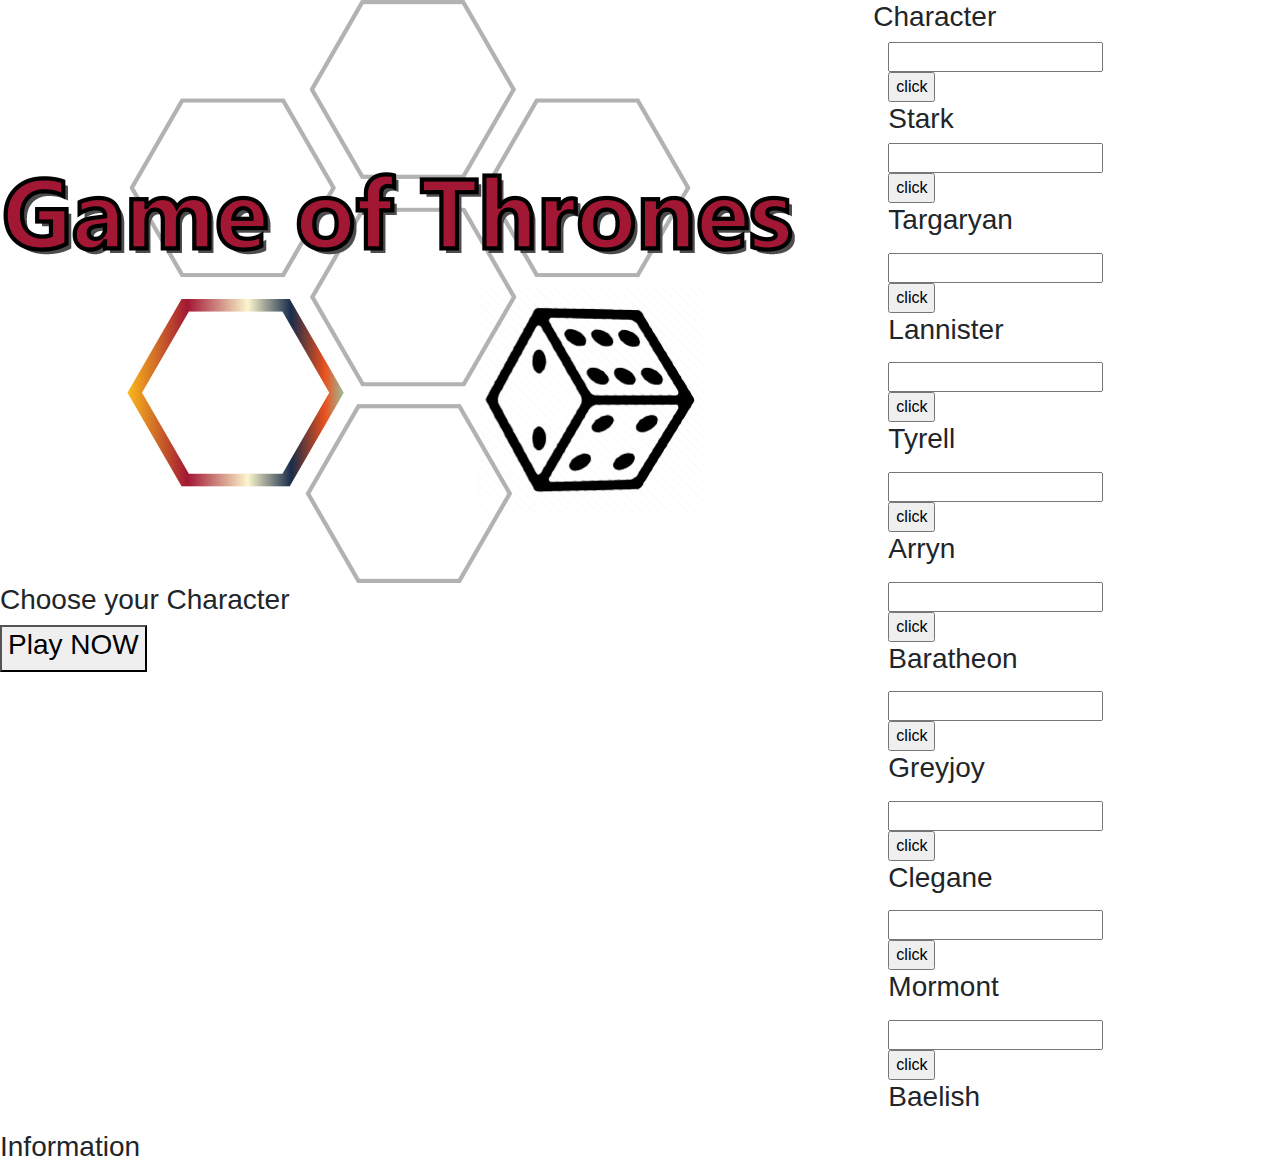
==== index.html @ 74827047 "Commit" ====
<html lang="en">
<head>
    <meta charset="UTF-8">
    <meta name="viewport" content="width=device-width, initial-scale=1.0">
    <meta http-equiv="X-UA-Compatible" content="ie=edge">
    <link rel="stylesheet" href="style/styles.css">
    <link rel="stylesheet" href="https://stackpath.bootstrapcdn.com/bootstrap/4.3.1/css/bootstrap.min.css" integrity="sha384-ggOyR0iXCbMQv3Xipma34MD+dH/1fQ784/j6cY/iJTQUOhcWr7x9JvoRxT2MZw1T" crossorigin="anonymous">
    <title>Ice and fire</title>
</head>
<body>
    <script src="script/script.js"></script>
    <nav>  
    <div class="row">
        <div class="col-sm-8">
           <img class="logo" src="images/logo.jpg" alt="board with different colours and Game of thrones written down">
            <h3>Choose your Character</h3>
            <button><h3>Play NOW</h3></button> 
        </div>
        <div class="col-sm-4">
            <h3>Character</h3>
            <div class="col-sm-2">
                <input type="text" name="Stark" id="nextPage">
                <input type="submit" value="click">
                    <h3>Stark</h3>
            </div>
            <div class="col-sm-2">
                <form action="board.html">
                    <input type="text" name="Targaryan" id="nextPage">
                    <input type="submit" value="click"> 
                        <h3>Targaryan</h3>
                </form>
            </div>
            <div class="col-sm-2">
                <form action="board.html">
                    <input type="text" name="Lannister" id="nextPage">
                    <input type="submit" value="click">
                        <h3>Lannister</h3>
                </form>
            </div>
            <div class="col-sm-2">
                <form action="board.html">
                    <input type="text" name="Tyrell" id="nextPage">
                    <input type="submit" value="click">
                        <h3>Tyrell</h3>
                </form>
            </div>
            <div class="col-sm-2">
                <form action="board.html">
                    <input type="text" name="Arryn" id="nextPage">
                    <input type="submit" value="click" onclick="passValue() ;">
                        <h3>Arryn</h3>
                </form>
            </div>            
            <div class="col-sm-2">
                <form action="board.html">
                    <input type="text" name="Baratheon" id="nextPage">
                    <input type="submit" value="click" onclick="passValue() ;">
                        <h3>Baratheon</h3>
                </form>

            </div>
            <div class="col-sm-2">
                <form action="board.html">
                    <input type="text" name="Greyjoy" id="nextPage">
                    <input type="submit" value="click">
                        <h3>Greyjoy</h3>
                </form>
            </div>
            <div class="col-sm-2">
                <form action="board.html">
                    <input type="text" name="Clegane" id="nextPage">
                    <input type="submit" value="click">
                        <h3>Clegane</h3>
                </form>
            </div>
            <div class="col-sm-2">
                <form action="board.html">
                    <input type="text" name="Mormont" id="nextPage">
                    <input type="submit" value="click">
                        <h3>Mormont</h3>
                </form>
            </div>
            <div class="col-sm-2">
                <form action="board.html">
                    <input type="text" name="Baelish" id="nextPage">
                    <input type="submit" value="click">
                        <h3>Baelish</h3>
                </form>
            </div>       
        </div>

    </div>
    <div class="row">
        <div class="col-sm">
            <h3>Information</h3>
        </div>
    </div>


    </nav>
</body>
</html>
---- style/styles.css ----
body {
    text-align: center;
    font-family:bold Verdana, sans-serif;
    background-color: black;/*#FBF6CC;*/
    margin: 4%;
}
h1 {
    color: burlywood;
}

.row {
    border-left: solid burlywood strips;
}
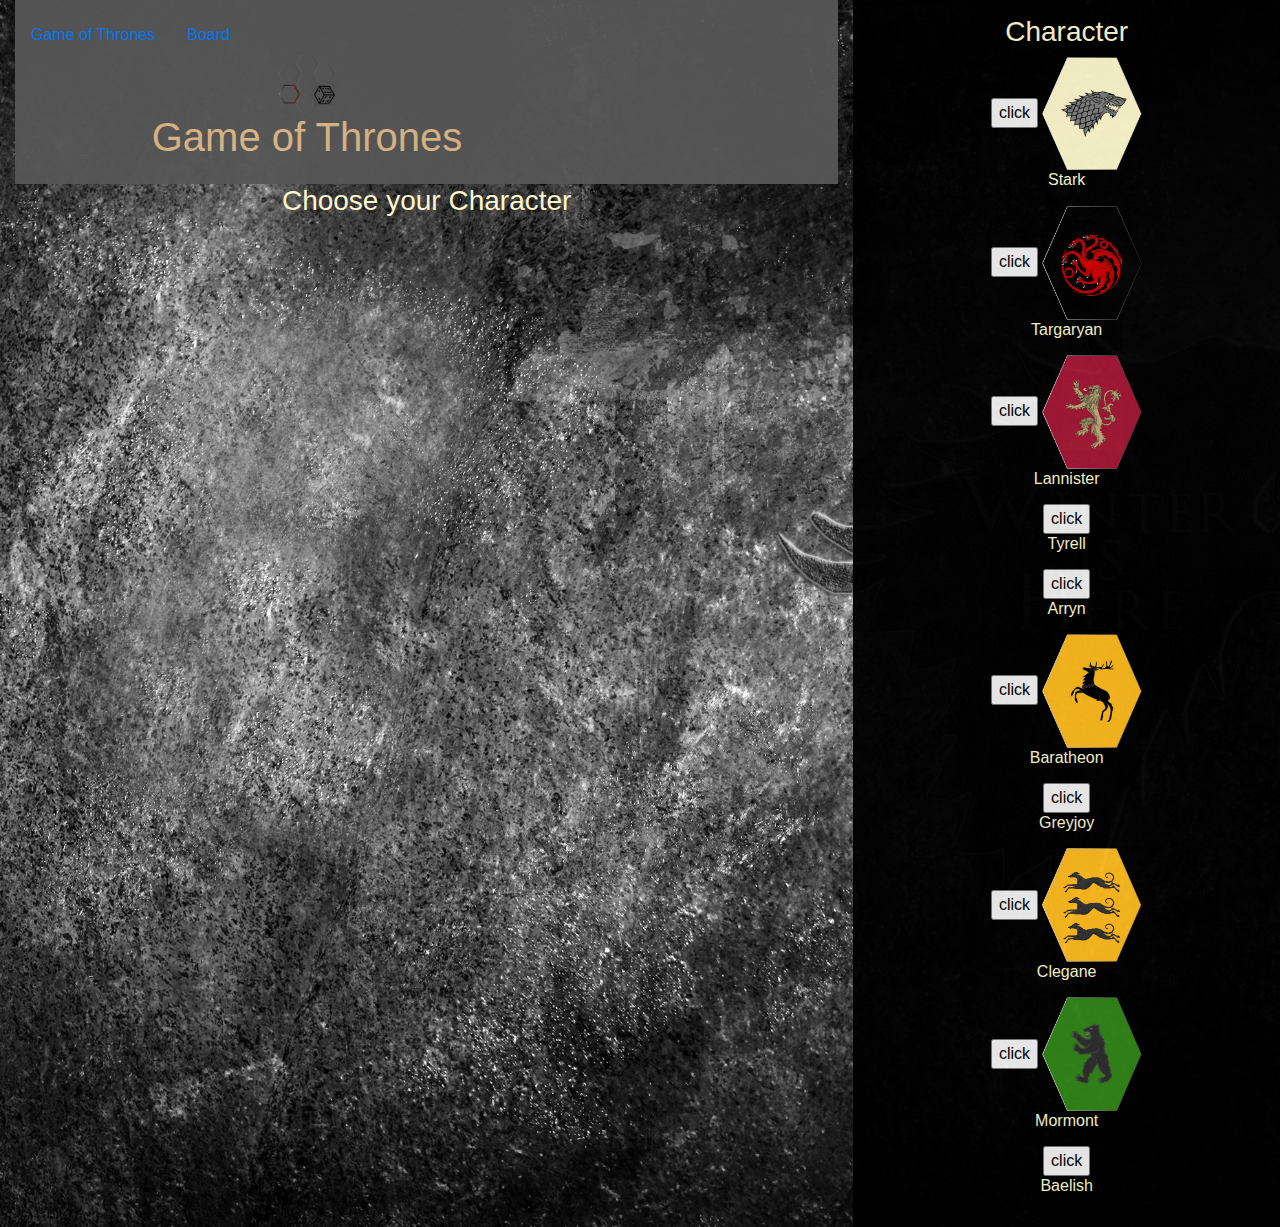
==== commit eeb3b0a2: "push" ====
--- a/index.html
+++ b/index.html
@@ -3,100 +3,71 @@
     <meta charset="UTF-8">
     <meta name="viewport" content="width=device-width, initial-scale=1.0">
     <meta http-equiv="X-UA-Compatible" content="ie=edge">
+    <link rel="stylesheet" href="https://stackpath.bootstrapcdn.com/bootstrap/4.3.1/css/bootstrap.min.css" integrity="sha384-ggOyR0iXCbMQv3Xipma34MD+dH/1fQ784/j6cY/iJTQUOhcWr7x9JvoRxT2MZw1T" crossorigin="anonymous">
     <link rel="stylesheet" href="style/styles.css">
-    <link rel="stylesheet" href="https://stackpath.bootstrapcdn.com/bootstrap/4.3.1/css/bootstrap.min.css" integrity="sha384-ggOyR0iXCbMQv3Xipma34MD+dH/1fQ784/j6cY/iJTQUOhcWr7x9JvoRxT2MZw1T" crossorigin="anonymous">
-    <title>Ice and fire</title>
+    <title>Game of Thrones</title>
 </head>
 <body>
     <script src="script/script.js"></script>
-    <nav>  
-    <div class="row">
-        <div class="col-sm-8">
-           <img class="logo" src="images/logo.jpg" alt="board with different colours and Game of thrones written down">
-            <h3>Choose your Character</h3>
-            <button><h3>Play NOW</h3></button> 
-        </div>
-        <div class="col-sm-4">
-            <h3>Character</h3>
-            <div class="col-sm-2">
-                <input type="text" name="Stark" id="nextPage">
-                <input type="submit" value="click">
-                    <h3>Stark</h3>
+    <div class="container-fluid"> 
+        <div class="row">
+            <div class="col-sm-8">
+            <nav class="nav">
+                <a class="nav-link active" href="index.html">Game of Thrones</a>
+                <a class="nav-link" href="board.html">Board</a>
+                <a href="index.html"><img class="logo" src="images/logo3.jpg" alt="board with graded in different colours and written 'Game of Thrones'"><H1>Game of Thrones</H1></a></nav>
+                <h3>Choose your Character</h3>
             </div>
-            <div class="col-sm-2">
-                <form action="board.html">
-                    <input type="text" name="Targaryan" id="nextPage">
-                    <input type="submit" value="click"> 
-                        <h3>Targaryan</h3>
-                </form>
+            <div class="col-sm-4 character">
+                <h3>Character</h3>
+                    <form action="board.html">
+                        <input name="Stark" id="nextPage" type="submit" value="click" onclick="passValue() ;">
+                        <img src="images/starkFlag.jpg" alt="">
+                            <h6>Stark</h6>
+                    </form>
+                    <form action="board.html">
+                        <input name="Targaryan" id="nextPage" type="submit" value="click" onclick="passValue() ;"> 
+                        <img src="images/targaryanFlag.jpg" alt="">
+                            <h6>Targaryan</h6>
+                    </form>
+                    <form action="board.html">
+                        <input name="Lannister" id="nextPage" type="submit" value="click" onclick="passValue() ;">
+                        <img src="images/lannisterFlag.jpg" alt="">
+                            <h6>Lannister</h6>
+                    </form>
+                    <form action="board.html">
+                        <input name="Tyrell" id="nextPage" type="submit" value="click" onclick="passValue() ;">
+                            <h6>Tyrell</h6>
+                    </form>
+                    <form action="board.html">
+                        <input name="Arryn" id="nextPage" type="submit" value="click" onclick="passValue() ;">
+                            <h6>Arryn</h6>
+                    </form>
+                    <form action="board.html">
+                        <input name="Baratheon" id="nextPage" type="submit" value="click" onclick="passValue() ;">
+                        <img src="images/baratheonFlag.jpg" alt="">
+                            <h6>Baratheon</h6>
+                    </form>
+                    <form action="board.html">
+                        <input name="Greyjoy" id="nextPage" type="submit" value="click" onclick="passValue() ;">
+                            <h6>Greyjoy</h6>
+                    </form>
+                    <form action="board.html">
+                        <input name="Clegane" id="nextPage" type="submit" value="click" onclick="passValue() ;">
+                        <img src="images/cleganeFlag.jpg" alt="">
+                            <h6>Clegane</h6>
+                    </form>
+                    <form action="board.html">
+                        <input name="Mormont" id="nextPage" type="submit" value="click" onclick="passValue() ;">
+                        <img src="images/mormontFlag.jpg" alt="">
+                            <h6>Mormont</h6>
+                    </form>
+                    <form action="board.html">
+                        <input name="Baelish" id="nextPage" type="submit" value="click" onclick="passValue() ;">
+                            <h6>Baelish</h6>
+                    </form>       
             </div>
-            <div class="col-sm-2">
-                <form action="board.html">
-                    <input type="text" name="Lannister" id="nextPage">
-                    <input type="submit" value="click">
-                        <h3>Lannister</h3>
-                </form>
-            </div>
-            <div class="col-sm-2">
-                <form action="board.html">
-                    <input type="text" name="Tyrell" id="nextPage">
-                    <input type="submit" value="click">
-                        <h3>Tyrell</h3>
-                </form>
-            </div>
-            <div class="col-sm-2">
-                <form action="board.html">
-                    <input type="text" name="Arryn" id="nextPage">
-                    <input type="submit" value="click" onclick="passValue() ;">
-                        <h3>Arryn</h3>
-                </form>
-            </div>            
-            <div class="col-sm-2">
-                <form action="board.html">
-                    <input type="text" name="Baratheon" id="nextPage">
-                    <input type="submit" value="click" onclick="passValue() ;">
-                        <h3>Baratheon</h3>
-                </form>
-
-            </div>
-            <div class="col-sm-2">
-                <form action="board.html">
-                    <input type="text" name="Greyjoy" id="nextPage">
-                    <input type="submit" value="click">
-                        <h3>Greyjoy</h3>
-                </form>
-            </div>
-            <div class="col-sm-2">
-                <form action="board.html">
-                    <input type="text" name="Clegane" id="nextPage">
-                    <input type="submit" value="click">
-                        <h3>Clegane</h3>
-                </form>
-            </div>
-            <div class="col-sm-2">
-                <form action="board.html">
-                    <input type="text" name="Mormont" id="nextPage">
-                    <input type="submit" value="click">
-                        <h3>Mormont</h3>
-                </form>
-            </div>
-            <div class="col-sm-2">
-                <form action="board.html">
-                    <input type="text" name="Baelish" id="nextPage">
-                    <input type="submit" value="click">
-                        <h3>Baelish</h3>
-                </form>
-            </div>       
-        </div>
-
-    </div>
-    <div class="row">
-        <div class="col-sm">
-            <h3>Information</h3>
         </div>
     </div>
-
-
-    </nav>
 </body>
 </html>--- a/style/styles.css
+++ b/style/styles.css
@@ -1,13 +1,38 @@
 body {
     text-align: center;
-    font-family:bold Verdana, sans-serif;
-    background-color: black;/*#FBF6CC;*/
-    margin: 4%;
+    font-family: bold Verdana, sans-serif;
+    /*background-color: #FBF6CC;*/
+    color: #FBF6CC;
+    background-image: url("../images/pexels-584587.jpg");
+    background-size: cover;
 }
 h1 {
     color: burlywood;
 }
 
+nav {
+    background-color: #575757;
+    opacity: 95%;
+    padding: 15px 100px;
+}
+
 .row {
     border-left: solid burlywood strips;
 }
+
+.logo {
+    max-width: 10%;
+}
+
+img {
+    max-width: 100px;
+}
+
+.character {
+    background-color: #000;
+    opacity: 95%;
+    padding: 15px 8%;;
+}
+
+
+    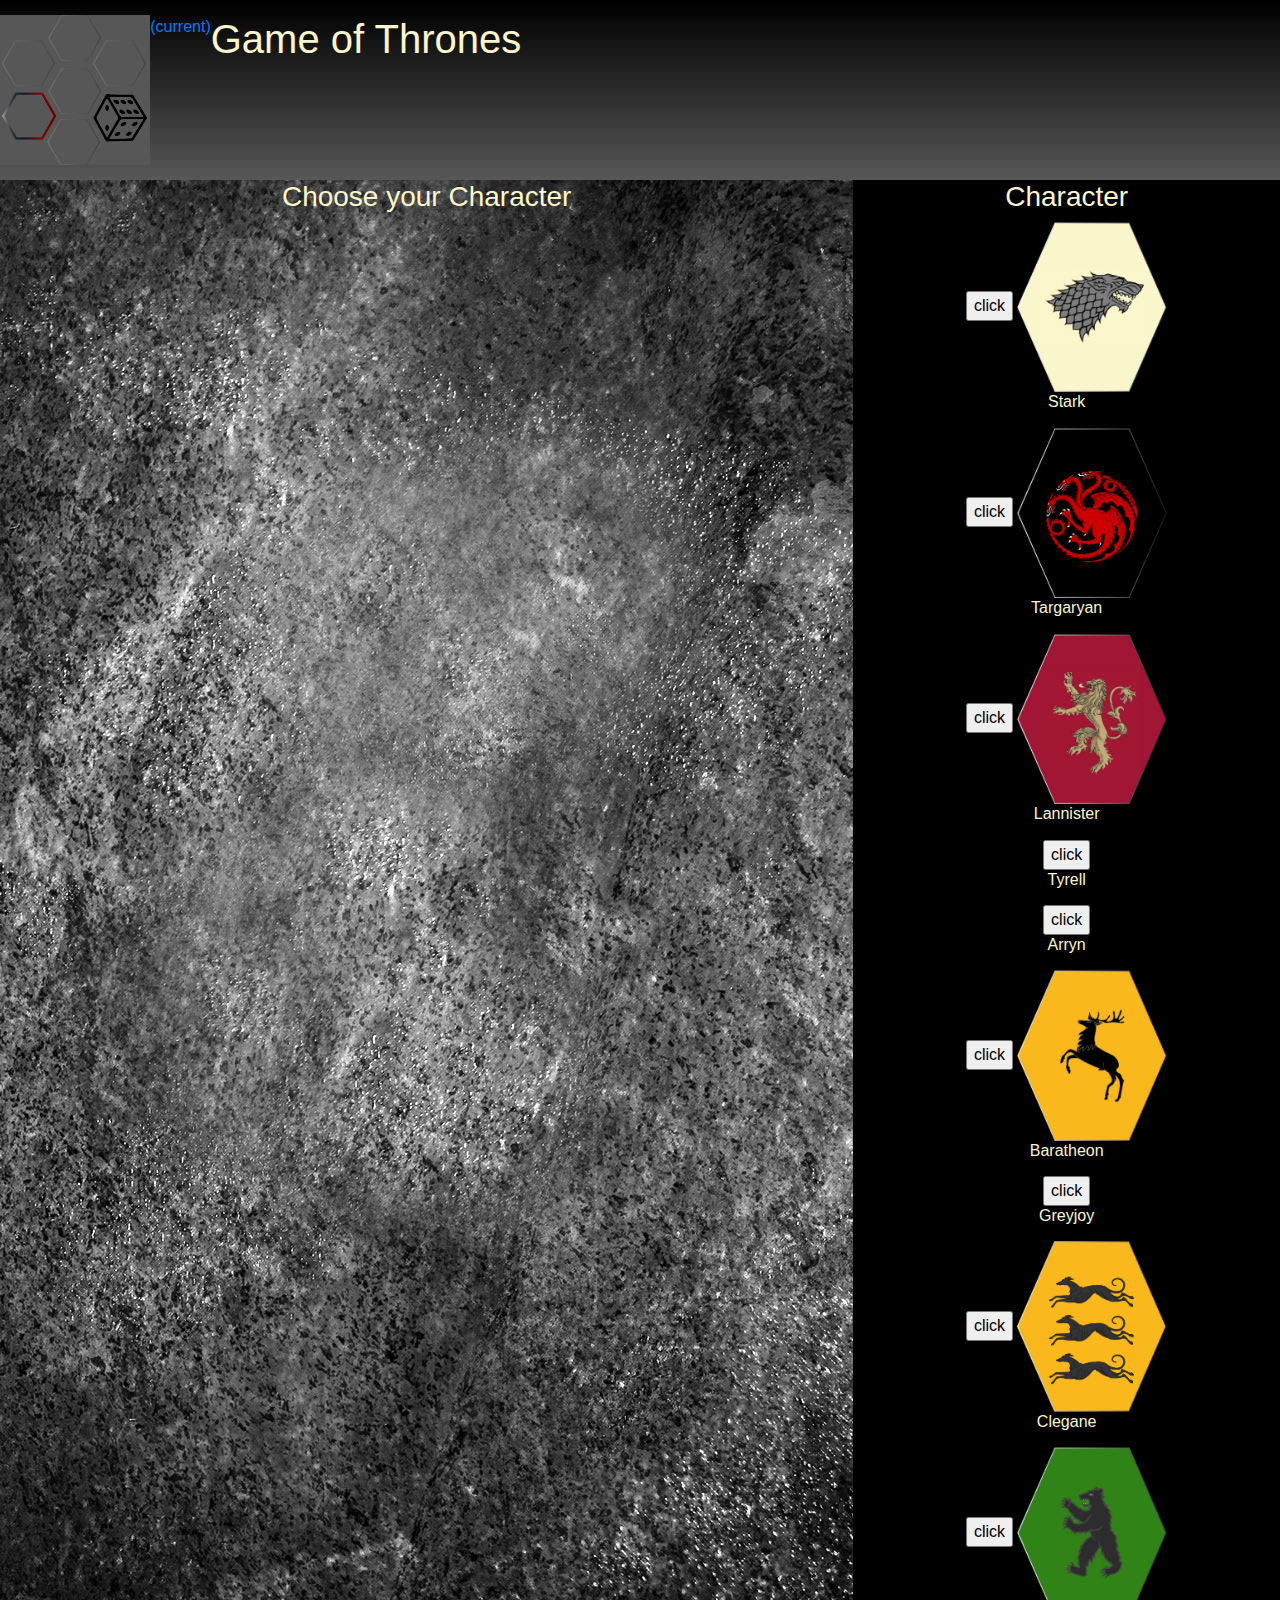
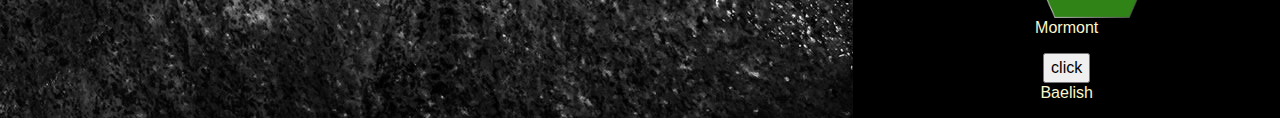
==== commit 9d6ef901: "JS" ====
--- a/index.html
+++ b/index.html
@@ -9,61 +9,82 @@
 </head>
 <body>
     <script src="script/script.js"></script>
-    <div class="container-fluid"> 
+    <nav class="nav">
+        <a href="index.html">(current)<img class="logo" src="images/logo3.jpg" alt="board with graded in different colours and written 'Game of Thrones'"></a>
+        <h1>Game of Thrones</h1>
+    </nav>
+    <div class="container-fluid">
         <div class="row">
             <div class="col-sm-8">
-            <nav class="nav">
-                <a class="nav-link active" href="index.html">Game of Thrones</a>
-                <a class="nav-link" href="board.html">Board</a>
-                <a href="index.html"><img class="logo" src="images/logo3.jpg" alt="board with graded in different colours and written 'Game of Thrones'"><H1>Game of Thrones</H1></a></nav>
                 <h3>Choose your Character</h3>
             </div>
             <div class="col-sm-4 character">
                 <h3>Character</h3>
                     <form action="board.html">
                         <input name="Stark" id="nextPage" type="submit" value="click" onclick="passValue() ;">
-                        <img src="images/starkFlag.jpg" alt="">
+                        <a href="cardOne.html">
+                            <img src="images/starkFlag.jpg" alt="">
+                        </a>
                             <h6>Stark</h6>
                     </form>
                     <form action="board.html">
                         <input name="Targaryan" id="nextPage" type="submit" value="click" onclick="passValue() ;"> 
-                        <img src="images/targaryanFlag.jpg" alt="">
+                        <a href="CardTwo.html">
+                            <img src="images/targaryanFlag.jpg" alt="">
+                        </a>
                             <h6>Targaryan</h6>
                     </form>
                     <form action="board.html">
                         <input name="Lannister" id="nextPage" type="submit" value="click" onclick="passValue() ;">
-                        <img src="images/lannisterFlag.jpg" alt="">
+                        <a href="CardThree.html">
+                            <img src="images/lannisterFlag.jpg" alt="">
+                        </a>
                             <h6>Lannister</h6>
                     </form>
                     <form action="board.html">
-                        <input name="Tyrell" id="nextPage" type="submit" value="click" onclick="passValue() ;">
+                        <a href="cardFour.html"></a><input name="Tyrell" id="nextPage" type="submit" value="click" onclick="passValue() ;">
                             <h6>Tyrell</h6>
                     </form>
                     <form action="board.html">
                         <input name="Arryn" id="nextPage" type="submit" value="click" onclick="passValue() ;">
+                        <a href="cardFive.html">
+
+                        </a>
                             <h6>Arryn</h6>
                     </form>
                     <form action="board.html">
                         <input name="Baratheon" id="nextPage" type="submit" value="click" onclick="passValue() ;">
-                        <img src="images/baratheonFlag.jpg" alt="">
+                        <a href="cardSix.html">
+                            <img src="images/baratheonFlag.jpg" alt="">
+                        </a>
                             <h6>Baratheon</h6>
                     </form>
                     <form action="board.html">
                         <input name="Greyjoy" id="nextPage" type="submit" value="click" onclick="passValue() ;">
+                        <a href="cardSeven.html">
+
+                        </a>    
                             <h6>Greyjoy</h6>
                     </form>
                     <form action="board.html">
                         <input name="Clegane" id="nextPage" type="submit" value="click" onclick="passValue() ;">
-                        <img src="images/cleganeFlag.jpg" alt="">
+                        <a href="cardEight.html">
+                            <img src="images/cleganeFlag.jpg" alt="">
+                        </a>
                             <h6>Clegane</h6>
                     </form>
                     <form action="board.html">
                         <input name="Mormont" id="nextPage" type="submit" value="click" onclick="passValue() ;">
-                        <img src="images/mormontFlag.jpg" alt="">
+                        <a href="cardnine.html">
+                            <img src="images/mormontFlag.jpg" alt="">
+                        </a>
                             <h6>Mormont</h6>
                     </form>
                     <form action="board.html">
                         <input name="Baelish" id="nextPage" type="submit" value="click" onclick="passValue() ;">
+                        <a href="cardTen.html">
+
+                        </a>
                             <h6>Baelish</h6>
                     </form>       
             </div>
--- a/style/styles.css
+++ b/style/styles.css
@@ -1,38 +1,39 @@
-body {
-    text-align: center;
-    font-family: bold Verdana, sans-serif;
-    /*background-color: #FBF6CC;*/
-    color: #FBF6CC;
-    background-image: url("../images/pexels-584587.jpg");
-    background-size: cover;
+@import "https://stackpath.bootstrapcdn.com/bootstrap/4.3.1/css/bootstrap.min.css";
+nav {
+  background-image: linear-gradient(black, #575757);
+  padding: 15px;
+  text-align: center;
 }
-h1 {
-    color: burlywood;
+nav .logo {
+  float: left;
+  max-height: 150px;
 }
 
-nav {
-    background-color: #575757;
-    opacity: 95%;
-    padding: 15px 100px;
+body {
+  text-align: center;
+  background-image: url(../images/pexels-584587.jpg);
+  color: #fbf6cc;
 }
 
-.row {
-    border-left: solid burlywood strips;
+.square {
+  position: relative;
+  width: 50px;
+  height: 50px;
+  background-color: sandybrown;
 }
 
-.logo {
-    max-width: 10%;
+.col-sm-4 {
+  background-color: #000;
+}
+.col-sm-4 img {
+  max-width: 150px;
 }
 
-img {
-    max-width: 100px;
+.square {
+  position: relative;
+  width: 50px;
+  height: 50px;
+  background-color: sandybrown;
 }
 
-.character {
-    background-color: #000;
-    opacity: 95%;
-    padding: 15px 8%;;
-}
-
-
-    +/*# sourceMappingURL=styles.css.map */
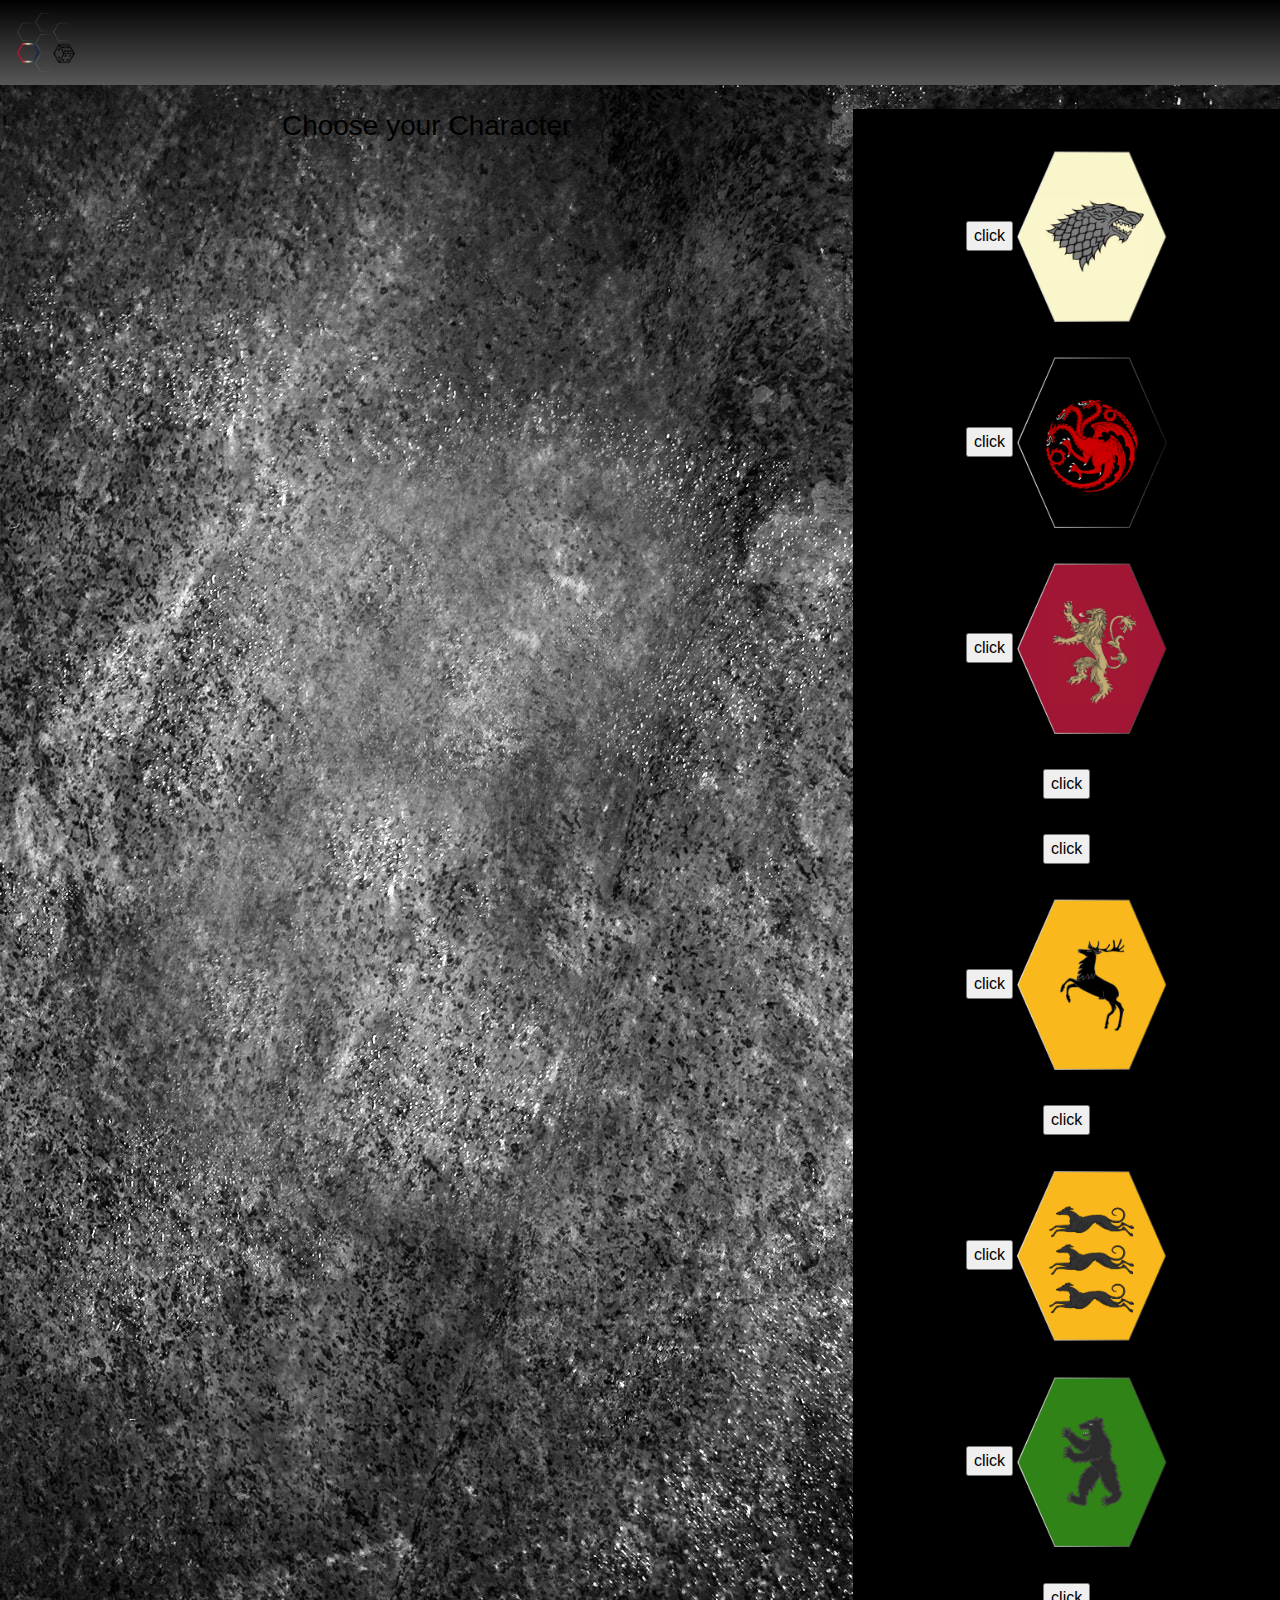
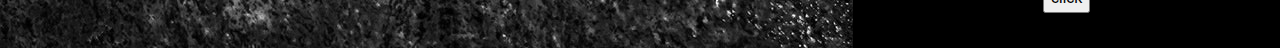
==== commit 3536387d: "board" ====
--- a/index.html
+++ b/index.html
@@ -9,9 +9,8 @@
 </head>
 <body>
     <script src="script/script.js"></script>
-    <nav class="nav">
-        <a href="index.html">(current)<img class="logo" src="images/logo3.jpg" alt="board with graded in different colours and written 'Game of Thrones'"></a>
-        <h1>Game of Thrones</h1>
+    <nav class="navbar mb-4">
+        <a class="navbar-brand" href="index.html"><img class="logo" src="images/logo4.png" alt=""></a>
     </nav>
     <div class="container-fluid">
         <div class="row">
--- a/style/styles.css
+++ b/style/styles.css
@@ -1,25 +1,20 @@
 @import "https://stackpath.bootstrapcdn.com/bootstrap/4.3.1/css/bootstrap.min.css";
 nav {
-  background-image: linear-gradient(black, #575757);
+  background-image: linear-gradient(#000000, #575757);
   padding: 15px;
   text-align: center;
 }
-nav .logo {
+
+.logo {
   float: left;
-  max-height: 150px;
+  max-width: 60px;
 }
 
 body {
   text-align: center;
   background-image: url(../images/pexels-584587.jpg);
-  color: #fbf6cc;
-}
-
-.square {
-  position: relative;
-  width: 50px;
-  height: 50px;
-  background-color: sandybrown;
+  color: #000;
+  height: 100vh;
 }
 
 .col-sm-4 {
@@ -29,11 +24,125 @@
   max-width: 150px;
 }
 
-.square {
+main {
+  background-image: linear-gradient(#575757);
+  padding: 40 0px 40px 0;
+}
+
+:root {
+  /* Change this to change the appearance of the hexaons */
+  --hex-width: 90px;
+  --hex-between: 5px;
+  --amount: 10;
+  /* Other hexagon dimentions */
+  --hex-height: calc(var(--hex-width) / 1.73);
+  --hex-margin: calc(var(--hex-width) / 2);
+  --hex-border: calc(var(--hex-margin) / 1.73);
+  --hex-transition: all .2s ease;
+  /* Colors */
+  --color-hex-default: #000000;
+  --color-hex-hover: #fbf6cc;
+  --color: #343434;
+  --red: #a21734;
+  --blue: #192c4a;
+  --whiteIsh: #fbf6cc;
+}
+
+/* Hexagons */
+.hexagon-container {
+  display: grid;
+  grid-template-columns: var(--hex-width) var(--hex-width) var(--hex-width) var(--hex-width) var(--hex-width);
+  grid-auto-rows: calc(var(--hex-width) - 28.87px/2);
+  grid-gap: var(--hex-between) var(--hex-between);
+  padding-left: 25%;
+}
+
+.hexagon {
+  align-items: center;
+  background-color: var(--color-hex-default);
+  cursor: pointer;
+  display: flex;
+  fill: white;
+  height: var(--hex-height);
+  justify-content: center;
+  margin: var(--hex-border) 0;
   position: relative;
-  width: 50px;
-  height: 50px;
-  background-color: sandybrown;
+  transition: var(--hex-transition);
+  width: var(--hex-width);
+}
+
+.hexagon::after,
+.hexagon::before {
+  border-left: var(--hex-margin) solid transparent;
+  border-right: var(--hex-margin) solid transparent;
+  content: "";
+  left: 0;
+  position: absolute;
+  transition: var(--hex-transition);
+  width: 0;
+}
+
+.hexagon::after {
+  border-top: var(--hex-border) solid var(--color-hex-default);
+  top: 100%;
+  width: 0;
+}
+
+.hexagon::before {
+  border-bottom: var(--hex-border) solid var(--color-hex-default);
+  bottom: 100%;
+}
+
+.hexagon:hover {
+  background-color: var(--color-hex-hover);
+}
+
+.hexagon:hover::after,
+.hexagon:hover::before {
+  border-top-color: var(--color-hex-hover);
+  border-bottom-color: var(--color-hex-hover);
+}
+
+.hexagon:nth-child(10n+6),
+.hexagon:nth-child(10n+7),
+.hexagon:nth-child(10n+8),
+.hexagon:nth-child(10n+9),
+.hexagon:nth-child(10n+10) {
+  margin-left: calc(var(--hex-width) / 2 + var(--hex-between) / 2);
+}
+
+.hexagon > div {
+  height: 75%;
+  transition: var(--hex-transition);
+}
+
+/* Colors */
+.color {
+  background-color: var(--color);
+}
+
+.color::after,
+.color::before {
+  border-top-color: var(--color);
+  border-bottom-color: var(--color);
+}
+
+.color:hover {
+  fill: var(--color);
+}
+
+.multi-color {
+  background: var(--blue);
+}
+
+.multi-color::after,
+.multi-color::before {
+  border-top-color: var(--whiteIsh);
+  border-bottom-color: var(--red);
+}
+
+.multi-color:hover {
+  fill: var(--red);
 }
 
 /*# sourceMappingURL=styles.css.map */
